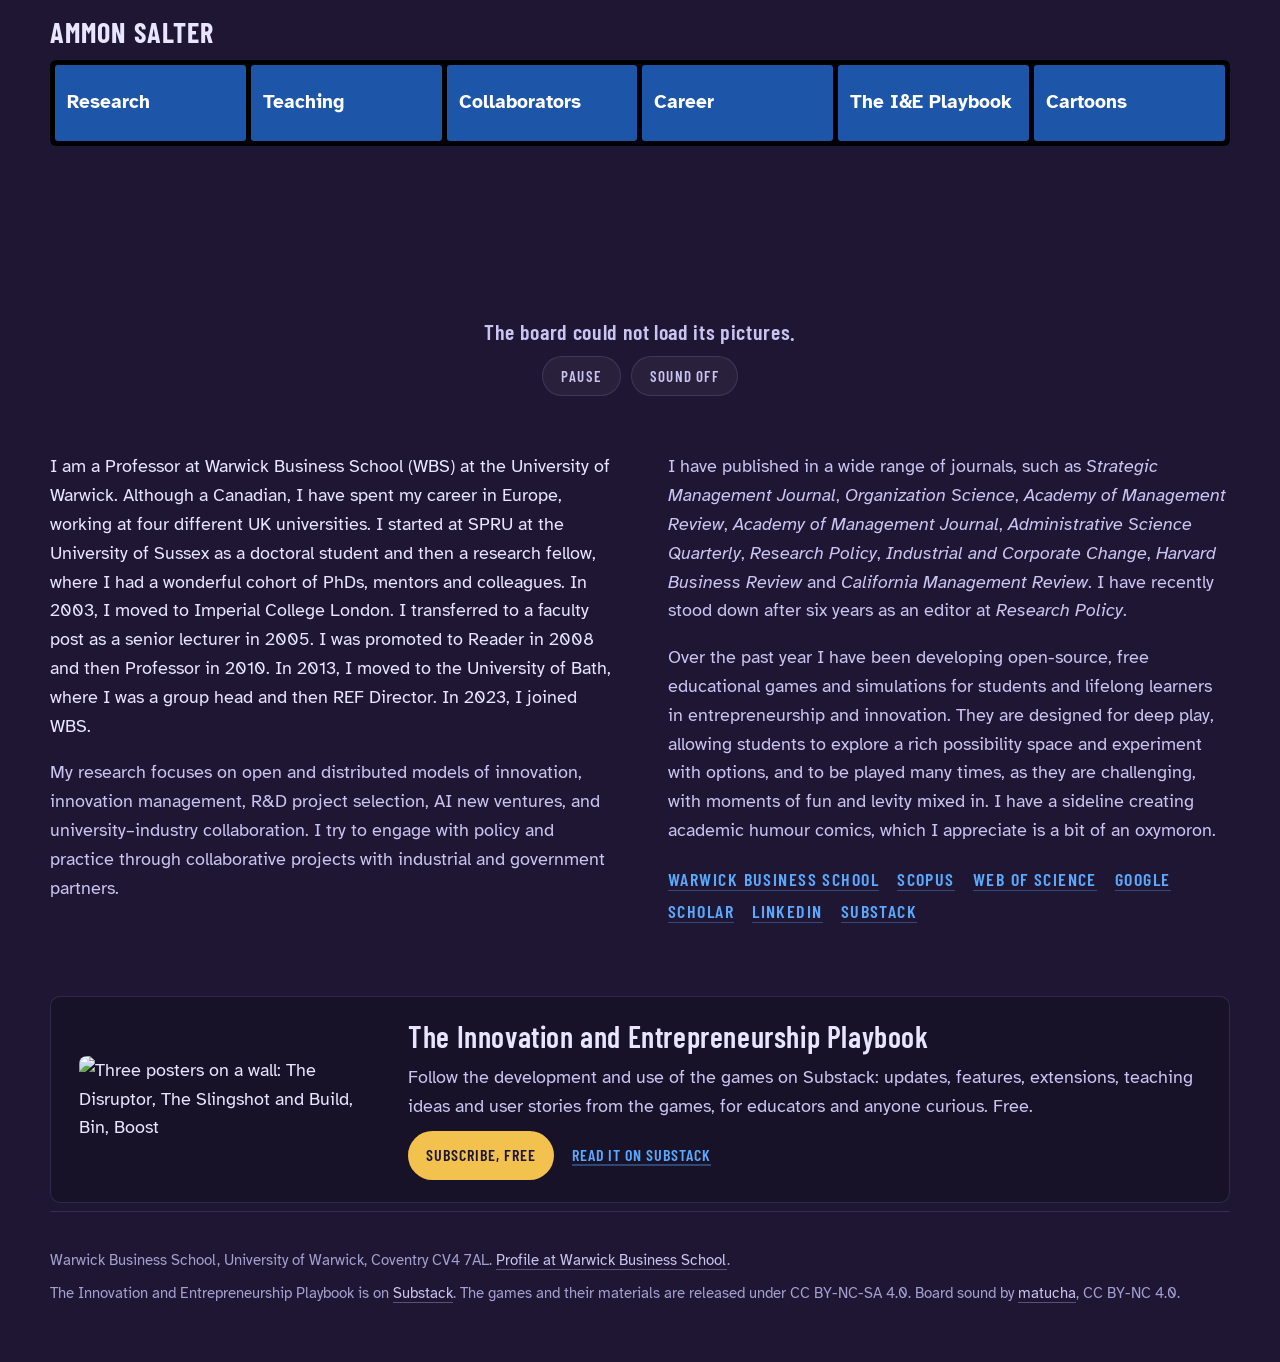
==== index.html @ a7327b79 "Add files via upload" ====
<!DOCTYPE html>
<html lang="en-GB" data-strand="research">
<head>
<meta charset="utf-8">
<meta name="viewport" content="width=device-width, initial-scale=1">
<title>Ammon Salter</title>
<meta name="description" content="Ammon Salter, Professor of Technology and Innovation Management at Warwick Business School: research on innovation, teaching, free open-source simulation games, and academic humour comics.">
<meta property="og:type" content="website">
<meta property="og:site_name" content="Ammon Salter">
<meta property="og:title" content="Ammon Salter">
<meta property="og:description" content="Ammon Salter, Professor of Technology and Innovation Management at Warwick Business School: research on innovation, teaching, free open-source simulation games, and academic humour comics.">
<meta name="twitter:card" content="summary_large_image">
<link rel="icon" href="favicon.svg" type="image/svg+xml">
<link rel="apple-touch-icon" href="apple-touch-icon.png">
<link rel="preconnect" href="https://fonts.googleapis.com">
<link rel="preconnect" href="https://fonts.gstatic.com" crossorigin>
<link href="https://fonts.googleapis.com/css2?family=Barlow+Condensed:wght@500;600;700&family=Atkinson+Hyperlegible:ital,wght@0,400;0,700;1,400&display=swap" rel="stylesheet">
<link rel="stylesheet" href="styles.css">
</head>
<body>
<header class="wrap top">
  <a class="name" href="index.html">Ammon Salter</a>
  <div class="operator">ammon <span>salter</span></div>
</header>
<nav class="wrap deps" aria-label="Pages"><div class="strip">
<a class="ncol" href="research.html">
  <div class="hd"><div class="dest">Research</div></div>
</a>
<a class="ncol" href="teaching.html">
  <div class="hd"><div class="dest">Teaching</div></div>
</a>
<a class="ncol" href="collaborators.html">
  <div class="hd"><div class="dest">Collaborators</div></div>
</a>
<a class="ncol" href="cv.html">
  <div class="hd"><div class="dest">Career</div></div>
</a>
<a class="ncol" href="games.html">
  <div class="hd"><div class="dest">The I&amp;E Playbook</div></div>
</a>
<a class="ncol" href="cartoons.html">
  <div class="hd"><div class="dest">Cartoons</div></div>
</a>
</div></nav>
<section class="wrap hero" aria-label="Split-flap board">
  <div class="boardwrap"><canvas id="wall" role="img" aria-label="A split-flap board turning through papers, books, a cartoon and the games"></canvas></div>
  <p id="caption" aria-live="polite">&nbsp;</p>
  <div class="controls">
    <button id="prev" type="button" hidden>Previous</button>
    <button id="play" type="button">Pause</button>
    <button id="next" type="button" hidden>Next</button>
    <button id="replay" type="button" hidden>Replay</button>
    <button type="button" data-sound aria-pressed="false">Sound off</button>
  </div>
</section><section class="wrap intro">
  <div>
    <p>I am a Professor at Warwick Business School (WBS) at the University of Warwick. Although a Canadian, I have spent my career in Europe, working at four different UK universities. I started at SPRU at the University of Sussex as a doctoral student and then a research fellow, where I had a wonderful cohort of PhDs, mentors and colleagues. In 2003, I moved to Imperial College London. I transferred to a faculty post as a senior lecturer in 2005. I was promoted to Reader in 2008 and then Professor in 2010. In 2013, I moved to the University of Bath, where I was a group head and then REF Director. In 2023, I joined WBS.</p>
    <p>My research focuses on open and distributed models of innovation, innovation management, R&amp;D project selection, AI new ventures, and university&ndash;industry collaboration. I try to engage with policy and practice through collaborative projects with industrial and government partners.</p>
  </div>
  <div>
    <p>I have published in a wide range of journals, such as <em>Strategic Management Journal</em>, <em>Organization Science</em>, <em>Academy of Management Review</em>, <em>Academy of Management Journal</em>, <em>Administrative Science Quarterly</em>, <em>Research Policy</em>, <em>Industrial and Corporate Change</em>, <em>Harvard Business Review</em> and <em>California Management Review</em>. I have recently stood down after six years as an editor at <em>Research Policy</em>.</p>
    <p>Over the past year I have been developing open-source, free educational games and simulations for students and lifelong learners in entrepreneurship and innovation. They are designed for deep play, allowing students to explore a rich possibility space and experiment with options, and to be played many times, as they are challenging, with moments of fun and levity mixed in. I have a sideline creating academic humour comics, which I appreciate is a bit of an oxymoron.</p>
    <p class="profiles"><a href="https://www.wbs.ac.uk/about/person/ammon-salter/">Warwick Business School</a><a href="https://www.scopus.com/authid/detail.uri?authorId=7005775452">Scopus</a><a href="https://www.webofscience.com/wos/author/record/A-9217-2010">Web of Science</a><a href="https://scholar.google.com/citations?user=g4LAp4sAAAAJ&amp;hl=en">Google Scholar</a><a href="https://www.linkedin.com/in/ammon-salter-63b3284a/">LinkedIn</a><a href="https://ieplaybook.substack.com/">Substack</a></p>
  </div>
</section><section class="wrap subscribe" aria-label="The Innovation and Entrepreneurship Playbook on Substack">
  <img class="posters" src="images/playbook-posters.jpg" alt="Three posters on a wall: The Disruptor, The Slingshot and Build, Bin, Boost" loading="lazy">
  <div class="subtext">
    <h2>The Innovation and Entrepreneurship Playbook</h2>
    <p>Follow the development and use of the games on Substack: updates, features, extensions, teaching ideas and user stories from the games, for educators and anyone curious. Free.</p>
    <p class="links"><a class="btn" href="https://ieplaybook.substack.com/subscribe">Subscribe, free</a><a href="https://ieplaybook.substack.com/">Read it on Substack</a></p>
  </div>
</section>
<script>
window.PICTURE_FRAMES = [
  { id: 'name', caption: '', text: { kind: 'name', big: 'AMMON SALTER', lines: ['Professor of Technology and Innovation Management', 'Warwick Business School, University of Warwick'], accent: '#6fe8f3' } },
  { id: 'amj2017', img: 'images/paper-amj2017.jpg', caption: 'Evaluating novelty: the role of panels in the selection of R&D projects. Academy of Management Journal, 2017' },
  { id: 'asq2020', img: 'images/paper-asq2020.jpg', caption: 'Dual networking: how collaborators network in their quest for innovation. Administrative Science Quarterly, 2020' },
  { id: 'amr2013', img: 'images/paper-amr2013.jpg', caption: 'Cui bono? The selective revealing of knowledge and its implications for innovative activity. Academy of Management Review, 2013' },
  { id: 'orgsci2014', img: 'images/paper-orgsci2014.jpg', caption: 'Going underground: bootlegging and individual innovative performance. Organization Science, 2014' },
  { id: 'rp2017', img: 'images/paper-rp2017-marriage.jpg', caption: 'Making a marriage of materials: gatekeepers and shepherds in the absorption of external knowledge. Research Policy, 2017' },
  { id: 'cmr2014', img: 'images/paper-cmr2014.jpg', caption: 'Coping with open innovation: responding to the challenges of external engagement in R&D. California Management Review, 2014' },
  { id: 'rp2015', img: 'images/paper-rp2015-triangle.jpg', caption: 'The fateful triangle: complementarities between product, process and organizational innovation. Research Policy, 2015' },
  { id: 'bjm2022', img: 'images/paper-bjm2022.jpg', caption: 'Are academics willing to forgo citations to publish in high-status journals? British Journal of Management, 2022' },
  { id: 'slingshot', img: 'images/frame-slingshot.jpg', caption: 'The Slingshot, an AI startup simulation, 2026' },
  { id: 'disruptor', img: 'images/frame-disruptor.jpg', caption: 'The Disruptor, corporate innovation at V\u00e9lox Dynamics, 2026' },
  { id: 'bbb', img: 'images/frame-bbb.jpg', caption: 'Build, Bin, Boost, R&D portfolio management at ShieldTech, 2026' },
  { id: 'playbook', img: 'images/frame-playbook.jpg', caption: 'The I&E Playbook: three simulation games, free and open source' },
  { id: 'asl', img: 'images/frame-asl.jpg', caption: 'Appropriation Strategy Lab, how firms protect and profit from innovation, 2025' },
  { id: 'boom', img: 'images/frame-boom.jpg', caption: 'Boom or Bust, an innovation prediction exercise, 2026' },
  { id: 'botdeck', img: 'images/frame-botdeck.jpg', caption: 'The Bot Deck, a set of cards on generative AI at work, 2026' },
  { id: 'oi', img: 'images/frame-oi.jpg', caption: 'Open for Innovation, a trading and negotiation board game of open innovation, 2026' }
];
</script><footer class="wrap">
  <p>Warwick Business School, University of Warwick, Coventry CV4 7AL. <a href="https://www.wbs.ac.uk/about/person/ammon-salter/">Profile at Warwick Business School</a>.</p>
  <p>The Innovation and Entrepreneurship Playbook is on <a href="https://ieplaybook.substack.com/">Substack</a>. The games and their materials are released under CC BY-NC-SA 4.0. Board sound by <a href="https://freesound.org/s/174056/">matucha</a>, CC BY-NC 4.0.</p>
</footer>
<script src="sounds.js"></script>
<script src="solari.js"></script>
</body>
</html>
---- styles.css ----
/* ammonsalter, mock 5, 7 October 2026: the first mock's look (the games' night, one colour per strand, letter tiles) on separate tabs */
:root {
  --night: #1e1632; --deep: #140e25; --tile: #110c22; --gap: #120e1a;
  --ink: #e8e5ff; --ink-2: #c9c4f2; --muted: #a39fd0; --line: rgba(170, 190, 255, .14);
  --cyan: #6fe8f3; --amber: #f2c14e; --blue: #5aa9ff; --violet: #b79cff; --rose: #f7a1c4;
  --accent: var(--cyan);
  --display: "Barlow Condensed", "Arial Narrow", "Helvetica Neue", Arial, sans-serif;
  --body: "Atkinson Hyperlegible", "Segoe UI", Helvetica, Arial, sans-serif;
}
html[data-strand="teaching"] { --accent: var(--amber); }
html[data-strand="games"] { --accent: var(--blue); }
html[data-strand="cartoons"] { --accent: var(--violet); }
html[data-strand="cv"] { --accent: var(--ink-2); }
html[data-strand="collaborators"] { --accent: var(--rose); }
* { box-sizing: border-box; }
html { background: var(--night); color: var(--ink); }
body { margin: 0; font-family: var(--body); font-size: 18px; line-height: 1.6; background: var(--night); }
a { color: var(--blue); text-decoration: none; border-bottom: 1px solid rgba(90, 169, 255, .35); }
a:hover, a:focus-visible { color: #fff; border-bottom-color: #fff; }
a:focus-visible, button:focus-visible { outline: 2px solid var(--cyan); outline-offset: 3px; }
p { max-width: 66ch; margin: 0 0 1em; }
.wrap { width: min(1180px, 100% - 32px); margin: 0 auto; }

/* name and tabs */
.top { display: flex; justify-content: space-between; align-items: baseline; gap: 16px; padding: 18px 0 6px; flex-wrap: wrap; }
.top .name { font: 700 28px/1 var(--display); letter-spacing: .04em; color: var(--ink); border: 0; text-transform: uppercase; }
.top nav { display: flex; gap: 22px; flex-wrap: wrap; }
.top nav a { font: 600 18px/1 var(--display); letter-spacing: .08em; text-transform: uppercase; color: var(--ink-2); border: 0; padding: 6px 0; border-bottom: 2px solid transparent; }
.top nav a:hover { color: #fff; }
.top nav a[aria-current="page"] { color: #fff; border-bottom-color: var(--accent); }

/* head of a tab page */
.head { padding: 40px 0 6px; }
.head .lede { font-size: 20px; color: var(--ink-2); max-width: 62ch; margin-top: 18px; }
h2 { font: 600 clamp(22px, 2.4vw, 30px)/1.15 var(--display); letter-spacing: .02em; margin: 40px 0 12px; color: var(--ink); }
.lede { font-size: 20px; color: var(--ink-2); }
.small { font-size: 15px; color: var(--muted); }
.pending { color: var(--amber); font-size: 14px; }

/* home */
.hero { padding: 12px 0 8px; }
.boardwrap { display: flex; justify-content: center; }
#wall { display: block; max-width: 100%; }
#caption { margin: 8px 0 0; max-width: none; min-height: 1.4em; text-align: center; font: 600 clamp(16px, 1.7vw, 22px)/1.4 var(--display); letter-spacing: .03em; color: var(--ink-2); }
.controls { display: flex; justify-content: center; flex-wrap: wrap; gap: 10px; margin-top: 10px; }
.controls button { font: 600 15px/1 var(--display); letter-spacing: .08em; text-transform: uppercase; color: var(--ink-2);
  background: rgba(255,255,255,.05); border: 1px solid var(--line); border-radius: 999px; padding: 10px 18px; min-height: 40px; cursor: pointer; }
.controls button:hover { background: rgba(255,255,255,.11); color: #fff; }
.controls button[hidden] { display: none; }
.intro { padding: 48px 0 10px; display: grid; grid-template-columns: minmax(0, 1fr) minmax(0, 1fr); gap: 20px 56px; }
.intro p { font-size: 18px; color: var(--ink-2); }
.intro div:first-child p:first-child { color: var(--ink); }
@media (max-width: 760px) { .intro { grid-template-columns: 1fr; } }
.profiles { font: 600 16px/1.8 var(--display); letter-spacing: .08em; text-transform: uppercase; }
.profiles a { margin-right: 18px; }

/* letter tiles: page titles (as the first mock's flipping headings) and the lists */
.solari { background: rgba(0,0,0,.18); border-radius: 6px; padding: 18px 20px; margin: 16px 0 8px; overflow-x: auto; }
.solari .row { display: flex; gap: 3px; white-space: nowrap; margin: 0 0 10px; font-size: 18px; }
@media (max-width: 600px) { .solari .row { font-size: 16px; } }
.solari .row:last-child { margin-bottom: 0; }
.solari .seg { display: inline-flex; gap: 2px; margin-right: 18px; }
.solari .seg:last-child { margin-right: 0; }
.solari.title { display: inline-block; background: none; padding: 0; margin: 0; }
.solari.title .row { font-size: clamp(40px, 6.4vw, 84px); gap: .06em; flex-wrap: wrap; white-space: normal; row-gap: .15em; }
.solari.title .seg { gap: .06em; margin-right: .45em; }
.solari.title .seg:last-child { margin-right: 0; }
.solari.title .cell { width: .78em; height: 1.2em; }
.solari.title .cell .half > span, .solari.title .cell .leaf > span { color: var(--accent); line-height: 1.2em; }
.solari.inline { display: inline-block; background: none; padding: 0; margin: 0 0 4px; vertical-align: middle; }
.solari.inline .row { font-size: 15px; }
.cell { position: relative; display: inline-block; width: .76em; height: 1.18em; font: 700 1em/1.18 var(--display); perspective: 600px; }
.cell .half, .cell .leaf { display: block; position: absolute; left: 0; width: 100%; height: 50%; overflow: hidden; background: var(--tile); border-radius: .07em; }
.cell .half > span, .cell .leaf > span { position: absolute; left: 0; top: 0; width: 100%; height: 200%; text-align: center; line-height: 1.18em; color: var(--ink); }
.cell .top, .cell .ltop { top: 0; border-radius: .07em .07em 0 0; }
.cell .bottom, .cell .lbottom { top: 50%; border-radius: 0 0 .07em .07em; }
.cell .bottom > span, .cell .lbottom > span { top: -100%; }
.cell .top { box-shadow: inset 0 1px 0 rgba(255,255,255,.08); }
.cell .bottom { box-shadow: inset 0 -2px 0 rgba(0,0,0,.4); }
.cell::after { content: ""; position: absolute; left: 0; right: 0; top: 50%; height: 1px; background: rgba(0,0,0,.55); transform: translateY(-.5px); z-index: 3; }
.cell .leaf { z-index: 2; backface-visibility: hidden; visibility: hidden; }
.cell .ltop { transform-origin: 50% 100%; }
.cell .lbottom { transform-origin: 50% 0%; transform: rotateX(90deg); }
.solari:not(.title) .cell .half > span, .solari:not(.title) .cell .leaf > span { color: #f4f3ee; }
.solari:not(.title):not(.inline) .seg:first-child .cell .half > span, .solari:not(.title):not(.inline) .seg:first-child .cell .leaf > span { color: var(--accent); }
.solari.inline .cell .half > span, .solari.inline .cell .leaf > span { color: var(--accent); }
.solari a.rowlink { text-decoration: none; display: flex; gap: 3px; border: 0; }
.solari a.rowlink:hover .cell .half > span { color: var(--accent); }
.boardnote { font-size: 15px; color: var(--muted); margin: 8px 0 0; }

/* the list boards as lines of ordinary text: each column of a row is one wide flap (his word, 8 Oct: the letter boards were very hard to read) */
.solari.lines { padding: 12px 12px; }
.solari.lines .row { display: flex; gap: 4px; margin: 0 0 4px; font: 400 19px/1.3 var(--body); white-space: nowrap; }
.solari.lines .row:last-child { margin-bottom: 0; }
.solari.lines a.rowlink { display: flex; gap: 4px; border: 0; }
.solari.lines .seg { position: relative; display: block; flex: 0 0 auto; margin: 0; perspective: 900px; }
.solari.lines .seg .size { display: block; padding: 8px 14px 8px 12px; visibility: hidden; overflow: hidden; text-overflow: ellipsis; }   /* 2px wider than the flaps' text, so a sub-pixel width never wraps a line the sizing copy did not */
.solari.lines .seg .half, .solari.lines .seg .leaf { position: absolute; left: 0; width: 100%; height: 50%; overflow: hidden; background: var(--tile); }
.solari.lines .seg .half > span, .solari.lines .seg .leaf > span { position: absolute; left: 0; top: 0; width: 100%; height: 200%; display: block; padding: 8px 12px; color: #f4f3ee; overflow: hidden; text-overflow: ellipsis; }
.solari.lines .seg .top, .solari.lines .seg .ltop { top: 0; border-radius: 5px 5px 0 0; }
.solari.lines .seg .bottom, .solari.lines .seg .lbottom { top: 50%; border-radius: 0 0 5px 5px; }
.solari.lines .seg .bottom > span, .solari.lines .seg .lbottom > span { top: -100%; }
.solari.lines .seg .top { box-shadow: inset 0 1px 0 rgba(255,255,255,.08); }
.solari.lines .seg .bottom { box-shadow: inset 0 -2px 0 rgba(0,0,0,.4); }
.solari.lines .seg::after { content: ""; position: absolute; left: 0; right: 0; top: 50%; height: 1px; background: rgba(0,0,0,.6); transform: translateY(-.5px); z-index: 3; }
.solari.lines .seg .leaf { z-index: 2; backface-visibility: hidden; visibility: hidden; }
.solari.lines .seg .ltop { transform-origin: 50% 100%; }
.solari.lines .seg .lbottom { transform-origin: 50% 0%; transform: rotateX(90deg); }
.solari.lines .seg:first-child .half > span, .solari.lines .seg:first-child .leaf > span { color: var(--accent); font-weight: 700; }
.solari.lines .seg:nth-child(n+3) .half > span, .solari.lines .seg:nth-child(n+3) .leaf > span { color: var(--ink-2); }
.solari.lines a.rowlink:hover .half > span, .solari.lines a.rowlink:focus-visible .half > span { color: #fff; }
@media (max-width: 700px) {
  .solari.lines { padding: 10px; }
  .solari.lines .row, .solari.lines a.rowlink { flex-wrap: wrap; white-space: normal; }
  .solari.lines .row { font-size: 17px; margin-bottom: 8px; }
  .solari.lines .seg { width: auto !important; flex: 1 1 100%; }
  .solari.lines .seg:first-child { flex: 1 1 100%; }   /* 9 Oct: a two-word name wrapped inside a one-line flap and clipped, so the name takes its own line on a phone */
  .solari.lines .seg:nth-child(2), .solari.lines .seg:nth-child(3) { flex: 1 1 40%; }
  .solari.lines .seg .size, .solari.lines .seg .half > span, .solari.lines .seg .leaf > span { white-space: normal; text-overflow: clip; }
}

/* timeline (research) */
.timeline { display: grid; grid-template-columns: repeat(29, minmax(0, 1fr)); gap: 4px; align-items: end; margin: 14px 0 6px; max-width: 980px; }
@media (max-width: 600px) { .timeline { gap: 2px; } }
.tcol { display: flex; flex-direction: column; align-items: center; }
.tstack { display: flex; flex-direction: column-reverse; gap: 3px; }
.tsq { display: block; width: clamp(8px, 2vw, 22px); height: clamp(8px, 2vw, 22px); background: rgba(232,229,255,.22); border: 0; border-radius: 2px; }
.tsq:hover, .tsq:focus-visible { background: #fff; }
.tsq.sel { background: var(--accent); }
.tyear { position: relative; width: 100%; margin-top: 6px; height: 12px; }
.tyear span { position: absolute; left: 50%; transform: translateX(-50%); font: 600 12px/1 var(--display); letter-spacing: .04em; color: var(--muted); white-space: nowrap; }
.tkey { font-size: 14px; color: var(--muted); margin: 6px 0 0; }
.tkey i { display: inline-block; width: 11px; height: 11px; border-radius: 2px; background: var(--accent); vertical-align: -1px; margin-right: 6px; }

/* lists */
.list { list-style: none; margin: 0; padding: 0; max-width: 900px; }
.list li { padding: 12px 0; border-top: 1px solid var(--line); }
.list li:first-child { border-top: 0; }
.list .t { margin: 0; max-width: none; color: var(--ink); }
.list .t em { color: var(--ink-2); }
.list .m { margin: 2px 0 0; font-size: 15px; color: var(--muted); max-width: none; }
.list .m a { color: var(--muted); }
.yearhead { display: flex; align-items: center; gap: 14px; margin: 30px 0 4px; }
.yearhead .count { font-size: 15px; color: var(--muted); }

/* games */
.game { display: grid; grid-template-columns: minmax(0, 1.15fr) minmax(0, 1fr); gap: 20px 40px; align-items: start; padding: 32px 0; border-top: 1px solid var(--line); }
.game:first-of-type { border-top: 0; }
.game h2 { margin: 0 0 8px; font-size: clamp(30px, 3.4vw, 44px); }
.game figure { margin: 0; background: var(--deep); border: 1px solid var(--line); border-radius: 10px; overflow: hidden; }
.game img { display: block; width: 100%; height: auto; }
.game figure.empty { aspect-ratio: 16 / 10; display: grid; place-items: center; text-align: center; padding: 24px; color: var(--muted); }
.game p { margin: 0 0 10px; color: var(--ink-2); }
.game .links { font: 600 16px/1.6 var(--display); letter-spacing: .06em; text-transform: uppercase; }
.game .links a { margin-right: 16px; border-bottom-width: 2px; }
@media (max-width: 820px) { .game { grid-template-columns: 1fr; } }
.game h2 .logo { display: inline-block; height: 64px; width: auto; vertical-align: middle; margin: 0 16px 8px 0; border-radius: 10px; }
.game h2 .logo.card { background: #f4f3ee; padding: 8px 12px; }
.game h2 .logo.wide { height: 60px; }
.list.tools li { display: flex; gap: 18px; align-items: flex-start; }
.list.tools li img { flex: 0 0 150px; width: 150px; height: auto; border-radius: 6px; border: 1px solid var(--line); margin-top: 4px; }
@media (max-width: 600px) { .list.tools li { flex-wrap: wrap; } .list.tools li img { flex-basis: 120px; width: 120px; } }

/* cartoons */
.viewer { padding-top: 24px; }
.thumbs { display: flex; justify-content: center; flex-wrap: wrap; gap: 8px; margin-top: 18px; max-width: 900px; margin-left: auto; margin-right: auto; }
.thumbs button { background: none; border: 2px solid transparent; padding: 0; cursor: pointer; border-radius: 2px; }
.thumbs button[aria-current="true"] { border-color: var(--accent); }
.thumbs img { display: block; height: 72px; width: auto; }

footer { margin-top: 64px; padding: 36px 0 48px; border-top: 1px solid var(--line); color: var(--muted); font-size: 15px; }
footer p { margin: 0 0 .6em; max-width: none; }
footer a { color: var(--ink-2); border-bottom-color: rgba(201,196,242,.35); }

/* the newsletter: a link in the name row, a panel on the home and Playbook pages */
.top { align-items: baseline; }
.subscribe { display: grid; grid-template-columns: minmax(0, .6fr) minmax(0, 1.6fr); gap: 20px 32px; align-items: center; margin: 40px auto 8px; padding: 22px 28px; background: rgba(0,0,0,.18); border: 1px solid var(--line); border-radius: 10px; }
.subscribe h2 { margin: 0 0 10px; }
.subscribe p { color: var(--ink-2); margin-bottom: 10px; }
.subscribe .links { font: 600 16px/1.8 var(--display); letter-spacing: .06em; text-transform: uppercase; margin: 0; }
.subscribe .links a { margin-right: 18px; border-bottom-width: 2px; }
.subscribe .links a.btn { display: inline-block; background: var(--amber); color: #1e1632; border: 0; border-radius: 999px; padding: 10px 18px; margin-right: 18px; }
.subscribe .links a.btn:hover, .subscribe .links a.btn:focus-visible { background: #fff; color: #1e1632; }
.subscribe .posters { display: block; width: 100%; height: auto; border-radius: 8px; }
.banner { margin: 0 0 24px; max-width: 420px; } .banner img { display: block; width: 100%; height: auto; border-radius: 10px; }

@media (max-width: 760px) { .subscribe { grid-template-columns: 1fr; padding: 20px 18px; } }

/* the tabs as a departures strip (every page) */
.top .operator { display: none; }
.deps { padding: 8px 0 0; }
.strip { display: grid; grid-template-columns: repeat(6, minmax(130px, 1fr)); gap: 5px; background: #000; padding: 5px; border-radius: 6px; overflow-x: auto; font-family: var(--body); }
.ncol { display: flex; flex-direction: column; background: #0b0b0d; color: #fff; text-decoration: none; border: 0; border-radius: 3px; overflow: hidden; }
.ncol { height: 76px; }
.ncol .hd { padding: 8px 12px; display: flex; flex-direction: column; justify-content: center; flex: 1; min-height: 0; background: #1d55a8; }
.ncol.here .hd { background: #2a74dd; }
.ncol:hover .hd, .ncol:focus-visible .hd { background: #3384f0; }
.ncol .dest { font-weight: 700; font-size: 19px; line-height: 1.15; }
@media (max-width: 760px) { .strip { grid-template-columns: repeat(6, 150px); } .ncol { height: 64px; } .ncol .dest { font-size: 18px; } }

/* 9 Oct: long page titles (COLLABORATORS) overflowed a phone screen; scale the tiles down there */
@media (max-width: 760px) { .solari.title .row { font-size: clamp(24px, 8vw, 44px); } }
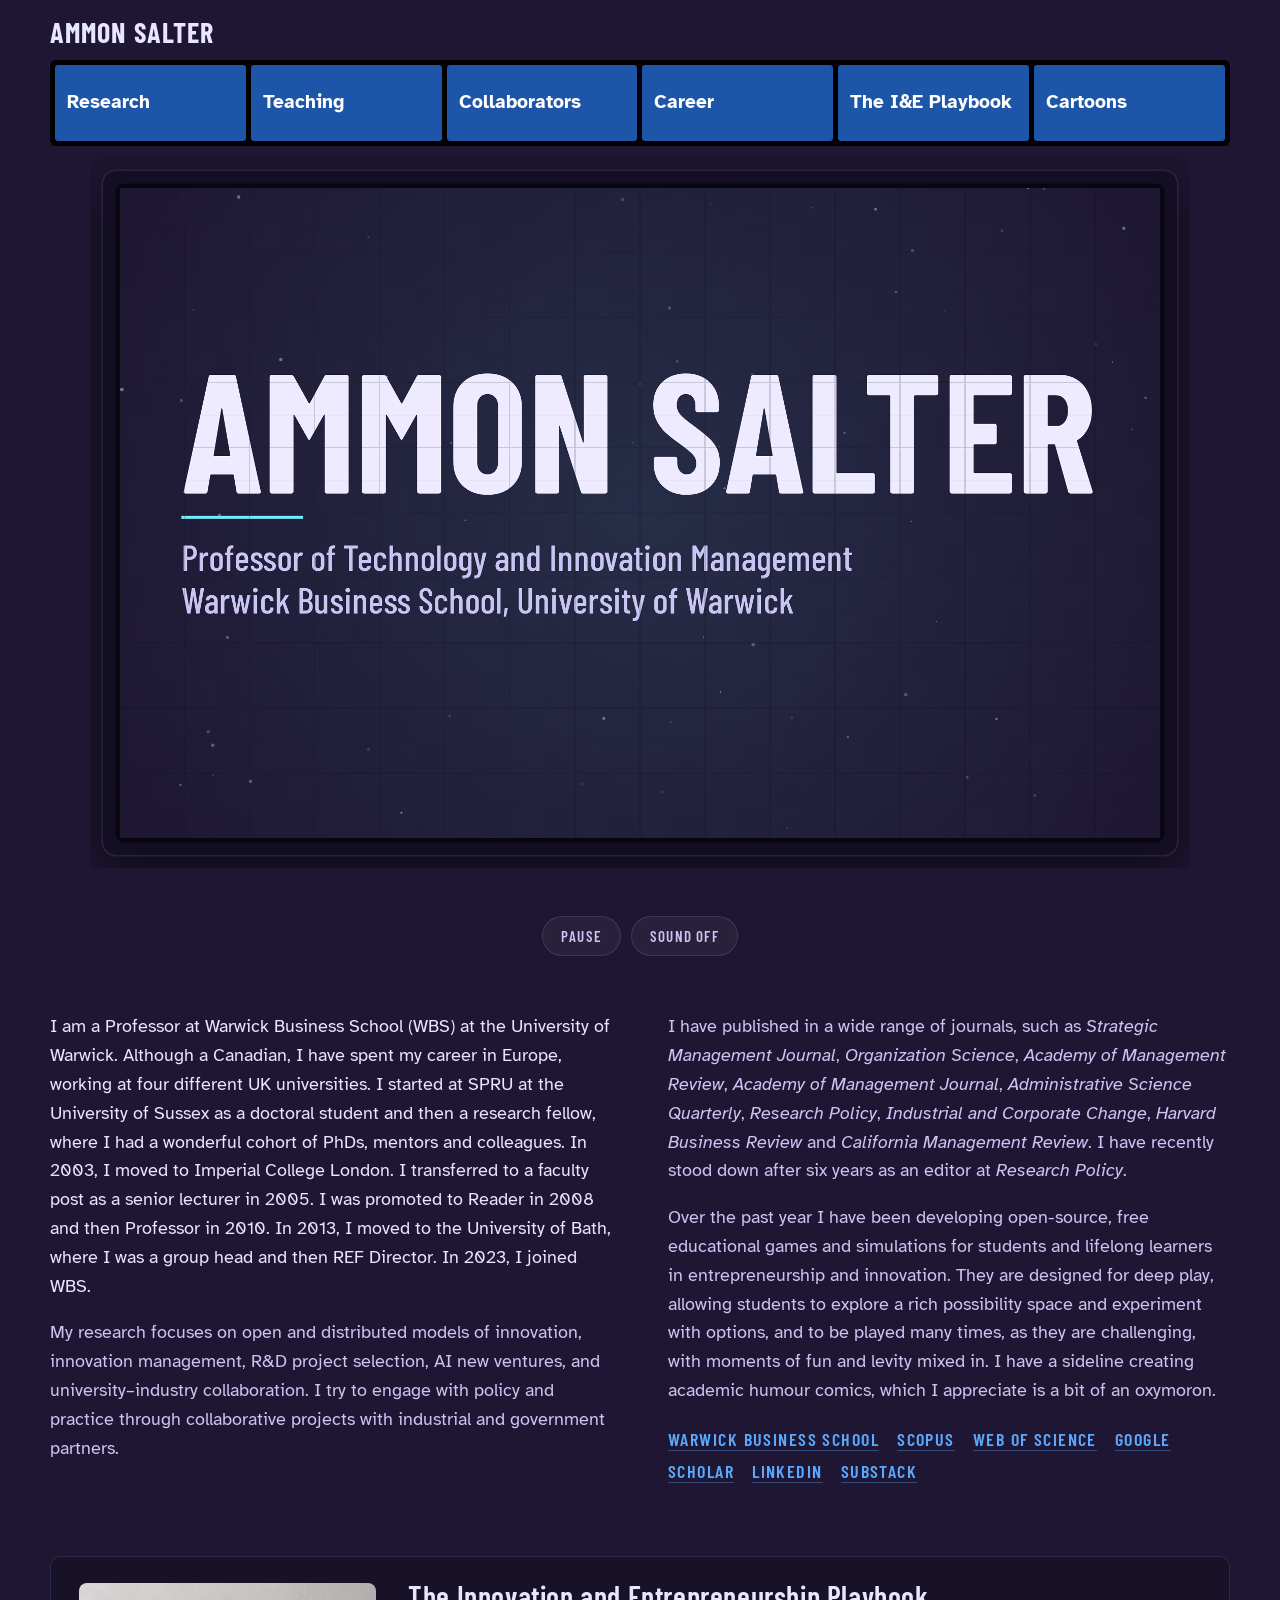
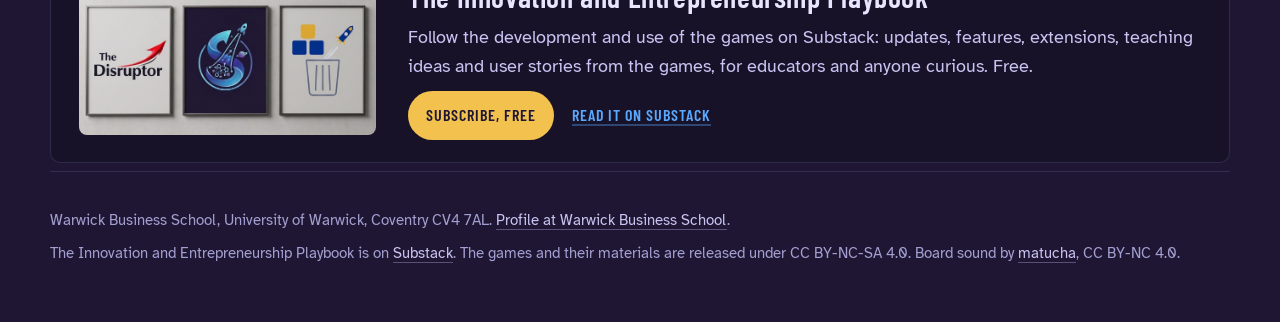
==== commit a4383335: "Add files via upload" ====
--- a/index.html
+++ b/index.html
@@ -5,6 +5,9 @@
 <meta name="viewport" content="width=device-width, initial-scale=1">
 <title>Ammon Salter</title>
 <meta name="description" content="Ammon Salter, Professor of Technology and Innovation Management at Warwick Business School: research on innovation, teaching, free open-source simulation games, and academic humour comics.">
+<link rel="canonical" href="https://ammonsalter-del.github.io/personal-website/">
+<meta property="og:url" content="https://ammonsalter-del.github.io/personal-website/">
+<meta property="og:image" content="https://ammonsalter-del.github.io/personal-website/images/playbook-posters.jpg">
 <meta property="og:type" content="website">
 <meta property="og:site_name" content="Ammon Salter">
 <meta property="og:title" content="Ammon Salter">
--- a/styles.css
+++ b/styles.css
@@ -196,7 +196,14 @@
 .ncol.here .hd { background: #2a74dd; }
 .ncol:hover .hd, .ncol:focus-visible .hd { background: #3384f0; }
 .ncol .dest { font-weight: 700; font-size: 19px; line-height: 1.15; }
-@media (max-width: 760px) { .strip { grid-template-columns: repeat(6, 150px); } .ncol { height: 64px; } .ncol .dest { font-size: 18px; } }
+@media (max-width: 760px) {
+  /* 9 Oct: six boxes in one row meant scrolling sideways to find a tab on a phone; two rows of three instead, all six in view */
+  .strip { grid-template-columns: repeat(3, 1fr); gap: 4px; padding: 4px; overflow-x: visible; }
+  .ncol { height: auto; min-height: 52px; }
+  .ncol .hd { padding: 7px 7px; }
+  .ncol .dest { font-size: 15px; line-height: 1.1; }
+}
+@media (max-width: 380px) { .ncol .dest { font-size: 12px; } .ncol .hd { padding: 7px 5px; } }
 
 /* 9 Oct: long page titles (COLLABORATORS) overflowed a phone screen; scale the tiles down there */
 @media (max-width: 760px) { .solari.title .row { font-size: clamp(24px, 8vw, 44px); } }
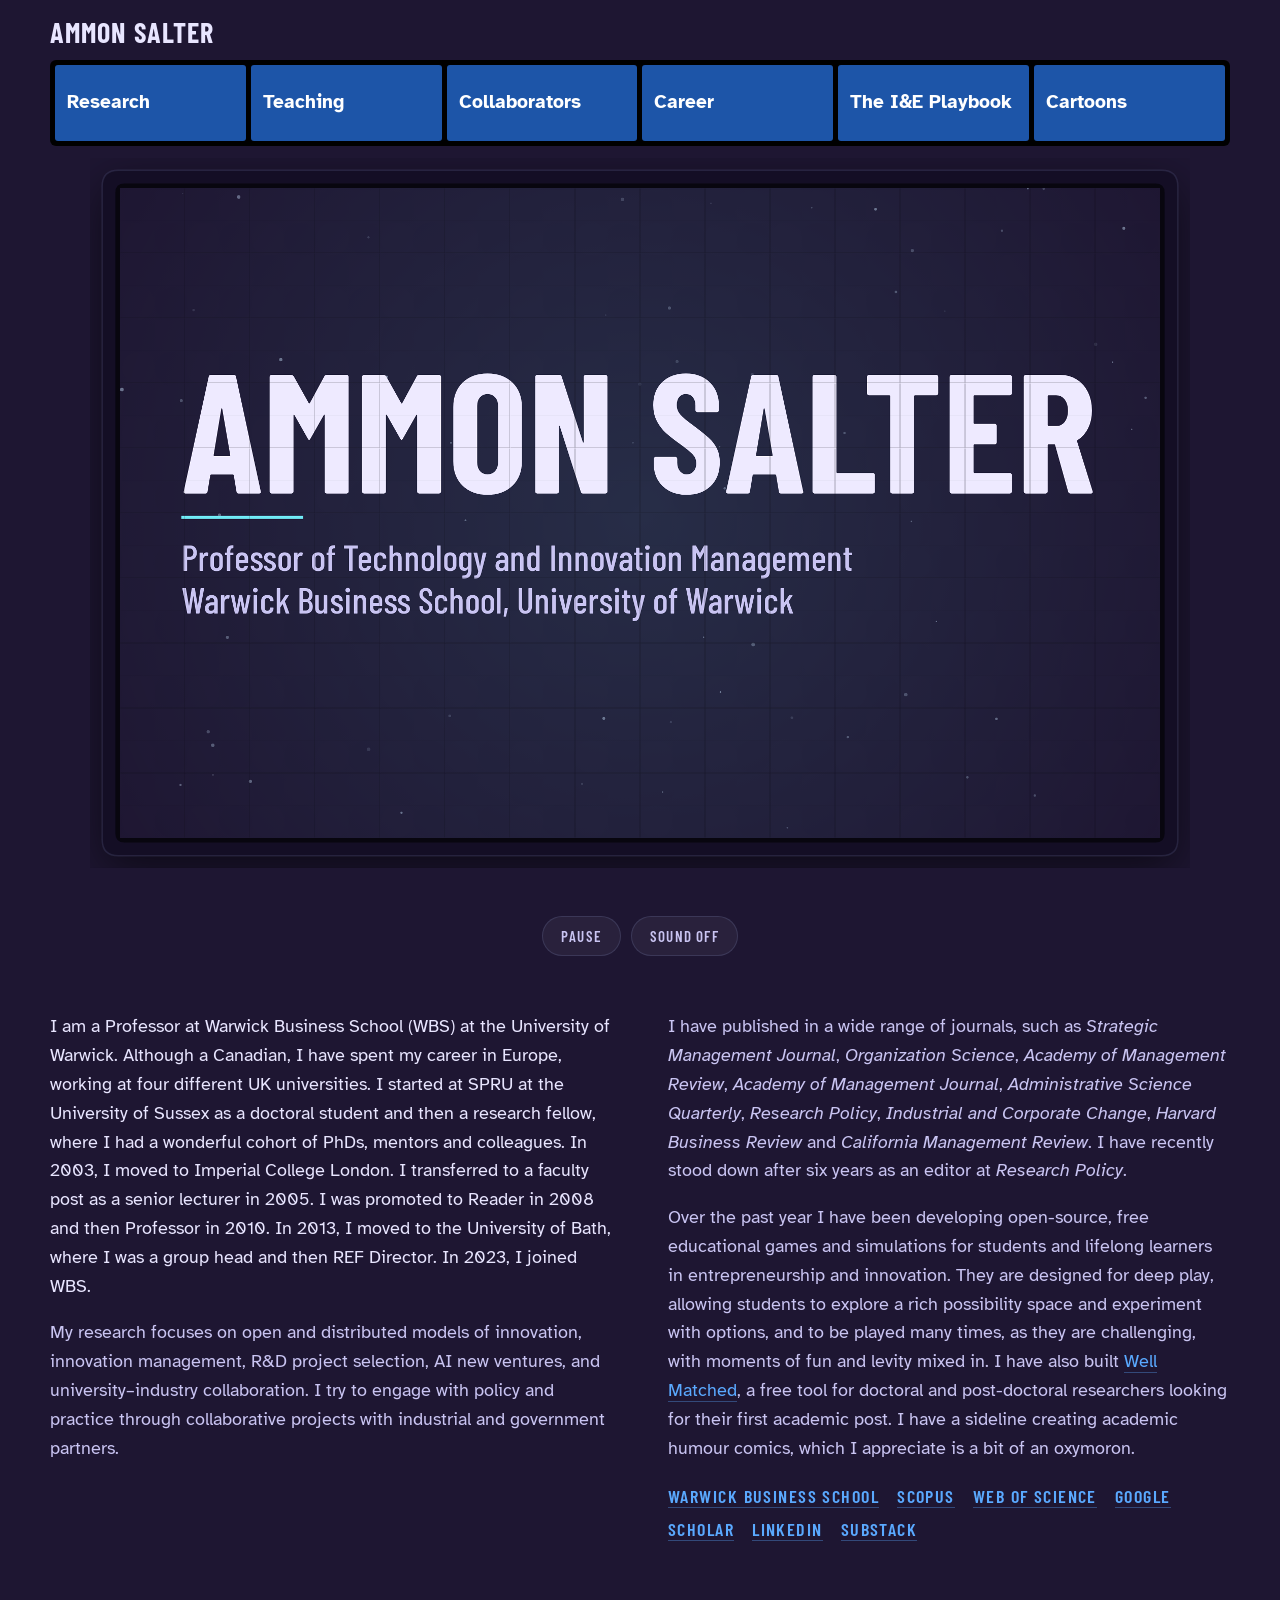
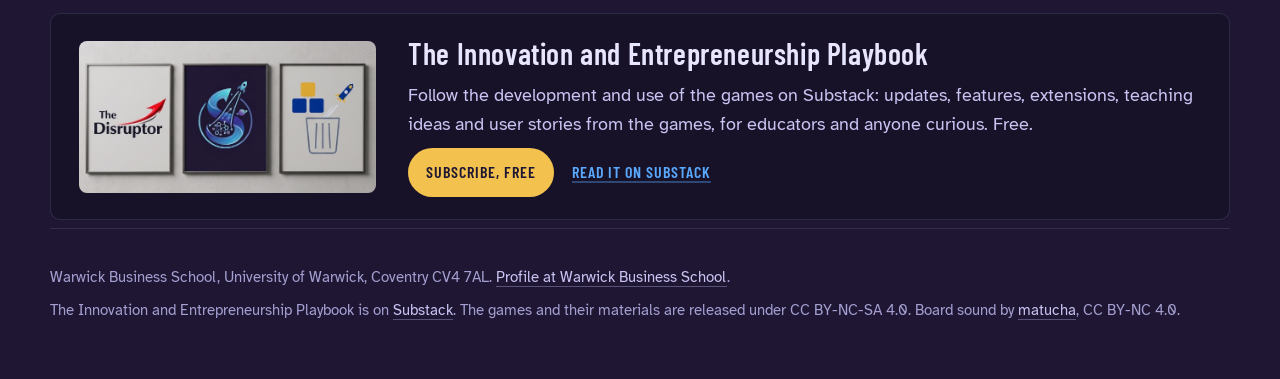
==== commit b5956061: "Add files via upload" ====
--- a/index.html
+++ b/index.html
@@ -5,9 +5,9 @@
 <meta name="viewport" content="width=device-width, initial-scale=1">
 <title>Ammon Salter</title>
 <meta name="description" content="Ammon Salter, Professor of Technology and Innovation Management at Warwick Business School: research on innovation, teaching, free open-source simulation games, and academic humour comics.">
-<link rel="canonical" href="https://ammonsalter-del.github.io/personal-website/">
-<meta property="og:url" content="https://ammonsalter-del.github.io/personal-website/">
-<meta property="og:image" content="https://ammonsalter-del.github.io/personal-website/images/playbook-posters.jpg">
+<link rel="canonical" href="https://ammonsalter.org/">
+<meta property="og:url" content="https://ammonsalter.org/">
+<meta property="og:image" content="https://ammonsalter.org/images/playbook-posters.jpg">
 <meta property="og:type" content="website">
 <meta property="og:site_name" content="Ammon Salter">
 <meta property="og:title" content="Ammon Salter">
@@ -62,7 +62,7 @@
   </div>
   <div>
     <p>I have published in a wide range of journals, such as <em>Strategic Management Journal</em>, <em>Organization Science</em>, <em>Academy of Management Review</em>, <em>Academy of Management Journal</em>, <em>Administrative Science Quarterly</em>, <em>Research Policy</em>, <em>Industrial and Corporate Change</em>, <em>Harvard Business Review</em> and <em>California Management Review</em>. I have recently stood down after six years as an editor at <em>Research Policy</em>.</p>
-    <p>Over the past year I have been developing open-source, free educational games and simulations for students and lifelong learners in entrepreneurship and innovation. They are designed for deep play, allowing students to explore a rich possibility space and experiment with options, and to be played many times, as they are challenging, with moments of fun and levity mixed in. I have a sideline creating academic humour comics, which I appreciate is a bit of an oxymoron.</p>
+    <p>Over the past year I have been developing open-source, free educational games and simulations for students and lifelong learners in entrepreneurship and innovation. They are designed for deep play, allowing students to explore a rich possibility space and experiment with options, and to be played many times, as they are challenging, with moments of fun and levity mixed in. I have also built <a href="teaching.html#well-matched">Well Matched</a>, a free tool for doctoral and post-doctoral researchers looking for their first academic post. I have a sideline creating academic humour comics, which I appreciate is a bit of an oxymoron.</p>
     <p class="profiles"><a href="https://www.wbs.ac.uk/about/person/ammon-salter/">Warwick Business School</a><a href="https://www.scopus.com/authid/detail.uri?authorId=7005775452">Scopus</a><a href="https://www.webofscience.com/wos/author/record/A-9217-2010">Web of Science</a><a href="https://scholar.google.com/citations?user=g4LAp4sAAAAJ&amp;hl=en">Google Scholar</a><a href="https://www.linkedin.com/in/ammon-salter-63b3284a/">LinkedIn</a><a href="https://ieplaybook.substack.com/">Substack</a></p>
   </div>
 </section><section class="wrap subscribe" aria-label="The Innovation and Entrepreneurship Playbook on Substack">
@@ -94,6 +94,7 @@
   { id: 'oi', img: 'images/frame-oi.jpg', caption: 'Open for Innovation, a trading and negotiation board game of open innovation, 2026' }
 ];
 </script><footer class="wrap">
+  <p class="soundrow"><button type="button" data-sound aria-pressed="false">Sound off</button></p>
   <p>Warwick Business School, University of Warwick, Coventry CV4 7AL. <a href="https://www.wbs.ac.uk/about/person/ammon-salter/">Profile at Warwick Business School</a>.</p>
   <p>The Innovation and Entrepreneurship Playbook is on <a href="https://ieplaybook.substack.com/">Substack</a>. The games and their materials are released under CC BY-NC-SA 4.0. Board sound by <a href="https://freesound.org/s/174056/">matucha</a>, CC BY-NC 4.0.</p>
 </footer>
--- a/styles.css
+++ b/styles.css
@@ -207,3 +207,10 @@
 
 /* 9 Oct: long page titles (COLLABORATORS) overflowed a phone screen; scale the tiles down there */
 @media (max-width: 760px) { .solari.title .row { font-size: clamp(24px, 8vw, 44px); } }
+
+/* 9 Oct: the sound could only be switched on from the home page or the cartoon viewer, so the other five pages were silent */
+.soundrow { margin: 0 0 10px; }
+.soundrow button { font: 600 14px/1 var(--display); letter-spacing: .08em; text-transform: uppercase; color: var(--ink-2);
+  background: rgba(255,255,255,.06); border: 1px solid rgba(255,255,255,.14); border-radius: 999px; padding: 7px 14px; cursor: pointer; }
+.soundrow button:hover, .soundrow button:focus-visible { background: rgba(255,255,255,.11); color: #fff; }
+body:has(.controls) .soundrow { display: none; }   /* the home page and the cartoon viewer have their own */
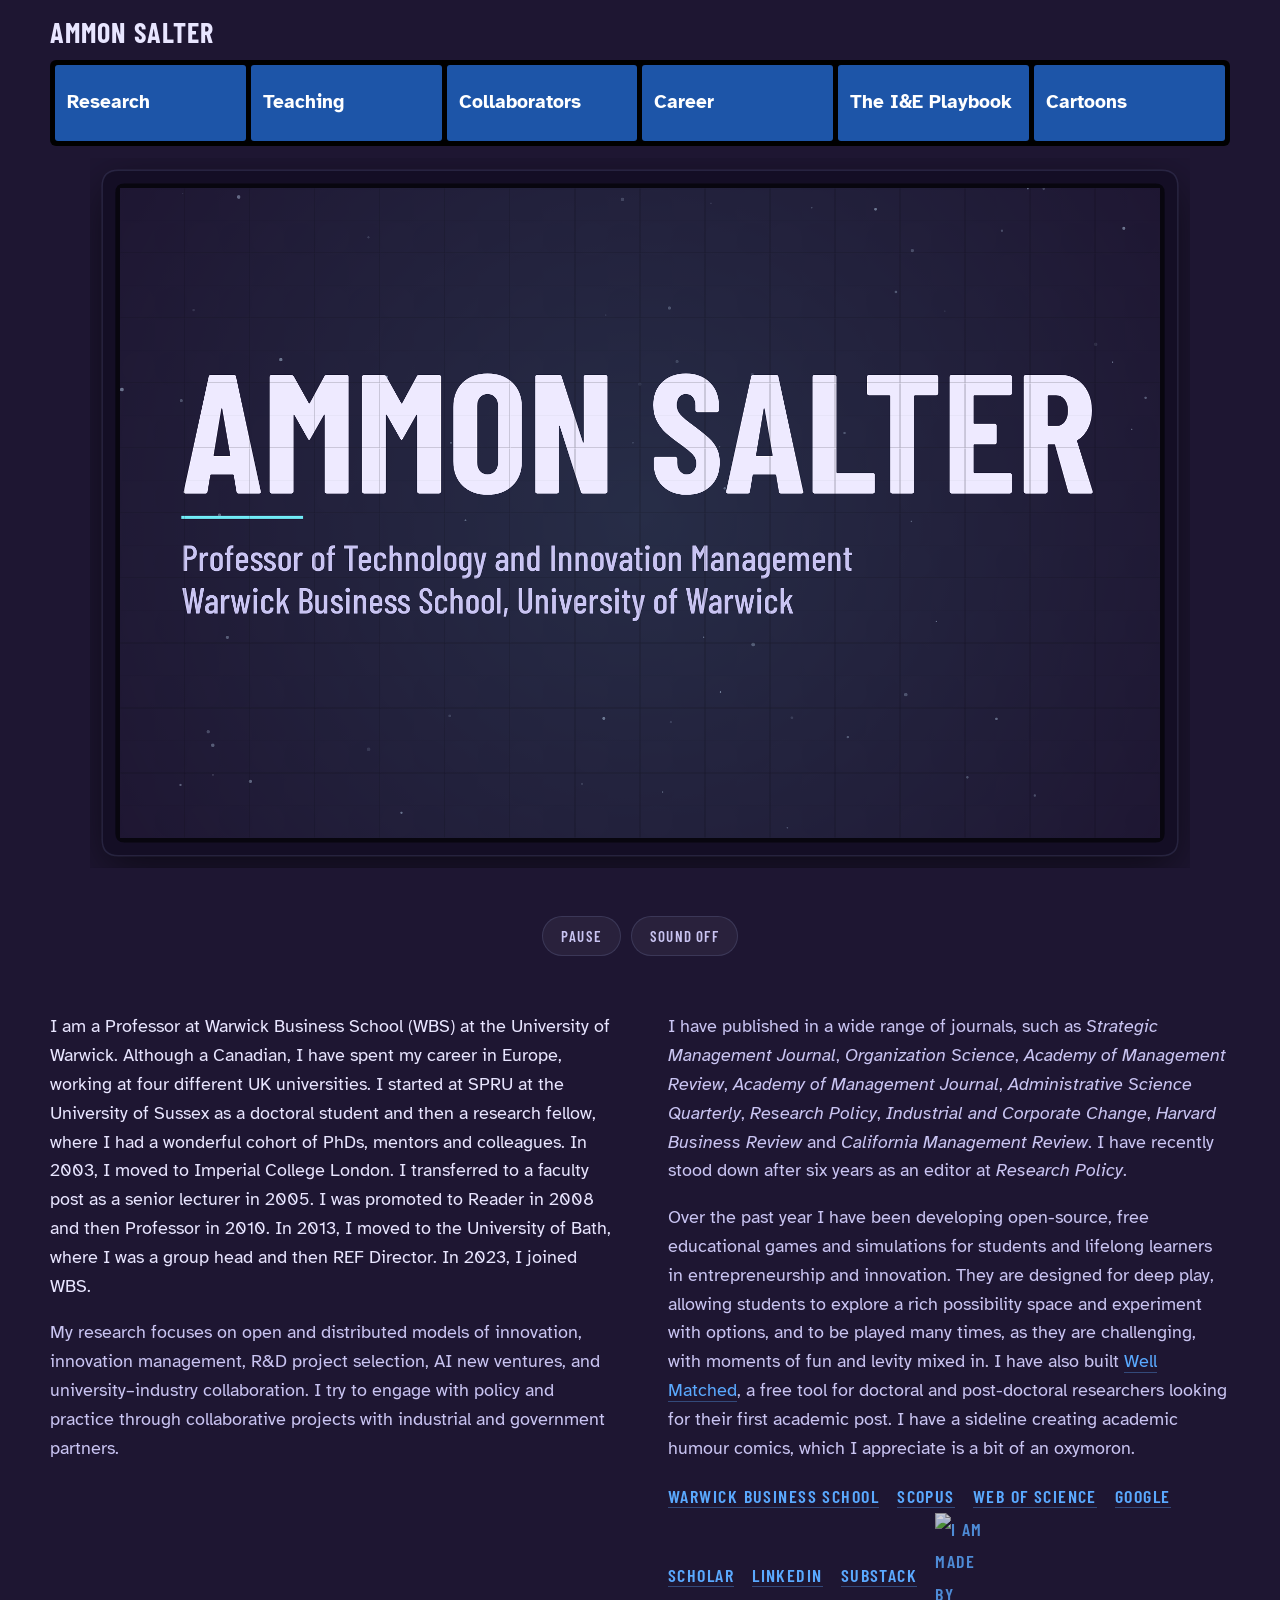
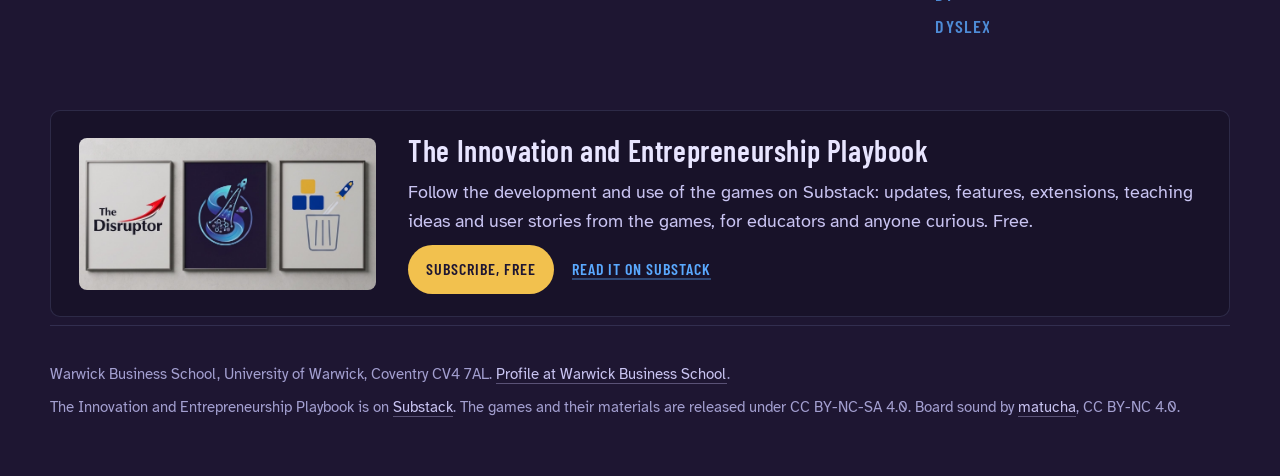
==== commit c3f843a6: "Add files via upload" ====
--- a/index.html
+++ b/index.html
@@ -63,7 +63,7 @@
   <div>
     <p>I have published in a wide range of journals, such as <em>Strategic Management Journal</em>, <em>Organization Science</em>, <em>Academy of Management Review</em>, <em>Academy of Management Journal</em>, <em>Administrative Science Quarterly</em>, <em>Research Policy</em>, <em>Industrial and Corporate Change</em>, <em>Harvard Business Review</em> and <em>California Management Review</em>. I have recently stood down after six years as an editor at <em>Research Policy</em>.</p>
     <p>Over the past year I have been developing open-source, free educational games and simulations for students and lifelong learners in entrepreneurship and innovation. They are designed for deep play, allowing students to explore a rich possibility space and experiment with options, and to be played many times, as they are challenging, with moments of fun and levity mixed in. I have also built <a href="teaching.html#well-matched">Well Matched</a>, a free tool for doctoral and post-doctoral researchers looking for their first academic post. I have a sideline creating academic humour comics, which I appreciate is a bit of an oxymoron.</p>
-    <p class="profiles"><a href="https://www.wbs.ac.uk/about/person/ammon-salter/">Warwick Business School</a><a href="https://www.scopus.com/authid/detail.uri?authorId=7005775452">Scopus</a><a href="https://www.webofscience.com/wos/author/record/A-9217-2010">Web of Science</a><a href="https://scholar.google.com/citations?user=g4LAp4sAAAAJ&amp;hl=en">Google Scholar</a><a href="https://www.linkedin.com/in/ammon-salter-63b3284a/">LinkedIn</a><a href="https://ieplaybook.substack.com/">Substack</a></p>
+    <p class="profiles"><a href="https://www.wbs.ac.uk/about/person/ammon-salter/">Warwick Business School</a><a href="https://www.scopus.com/authid/detail.uri?authorId=7005775452">Scopus</a><a href="https://www.webofscience.com/wos/author/record/A-9217-2010">Web of Science</a><a href="https://scholar.google.com/citations?user=g4LAp4sAAAAJ&amp;hl=en">Google Scholar</a><a href="https://www.linkedin.com/in/ammon-salter-63b3284a/">LinkedIn</a><a href="https://ieplaybook.substack.com/">Substack</a><a class="mbd" href="https://www.madebydyslexia.org/"><img src="images/i-am-made-by-dyslexia.png" alt="I am Made By Dyslexia" width="54"></a></p>
   </div>
 </section><section class="wrap subscribe" aria-label="The Innovation and Entrepreneurship Playbook on Substack">
   <img class="posters" src="images/playbook-posters.jpg" alt="Three posters on a wall: The Disruptor, The Slingshot and Build, Bin, Boost" loading="lazy">
--- a/styles.css
+++ b/styles.css
@@ -214,3 +214,4 @@
   background: rgba(255,255,255,.06); border: 1px solid rgba(255,255,255,.14); border-radius: 999px; padding: 7px 14px; cursor: pointer; }
 .soundrow button:hover, .soundrow button:focus-visible { background: rgba(255,255,255,.11); color: #fff; }
 body:has(.controls) .soundrow { display: none; }   /* the home page and the cartoon viewer have their own */
+.profiles a.mbd { border-bottom: 0; display: inline-block; vertical-align: middle; opacity: .8; } .profiles a.mbd:hover { opacity: 1; } .profiles a.mbd img { display: block; height: auto; }
